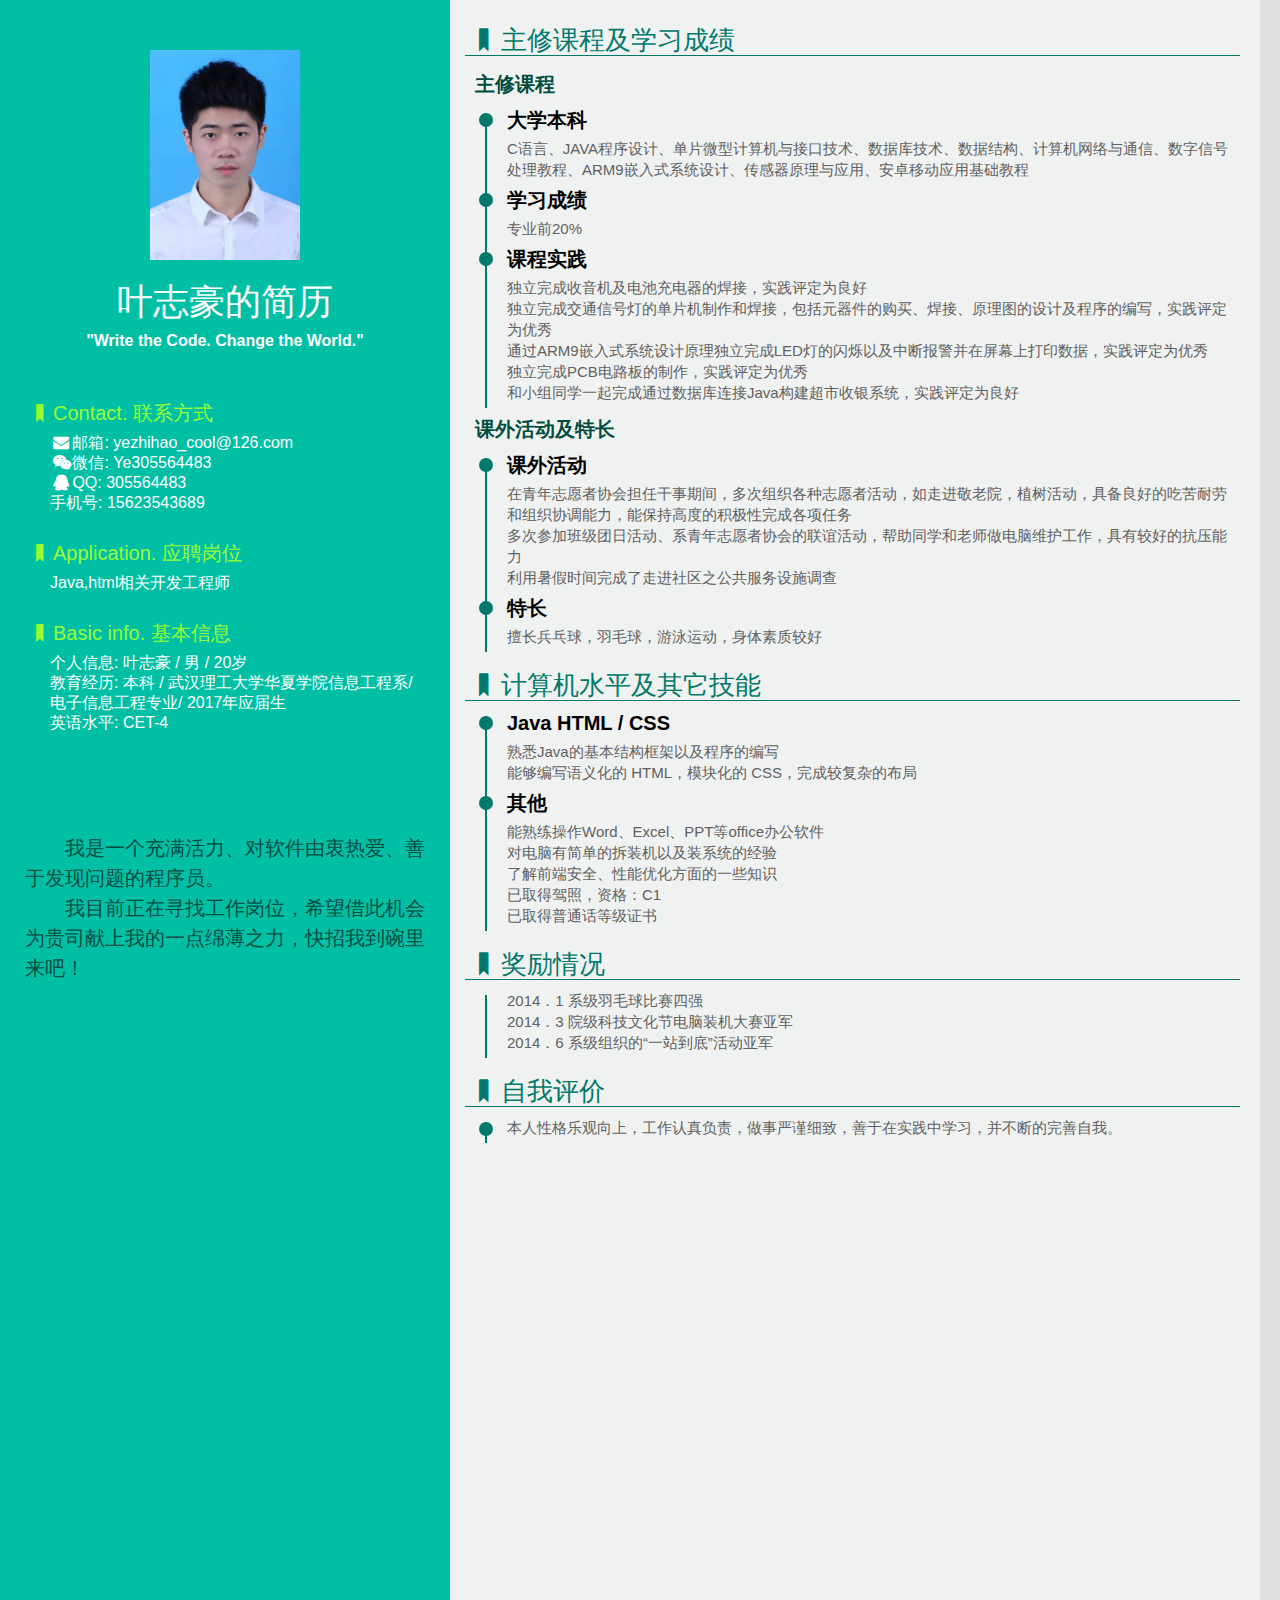
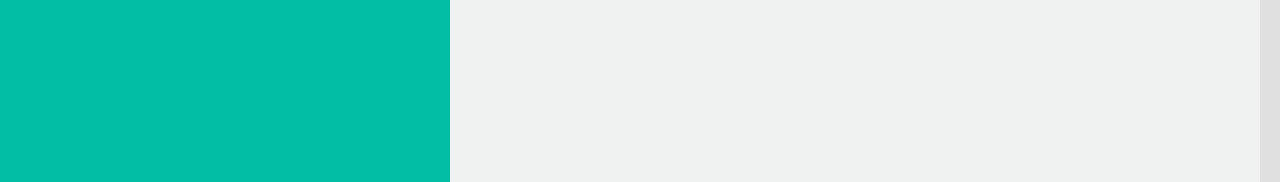
==== ye.html @ 7fab2ee9 "add test" ====
<!DOCTYPE html>
<html>
<head>
    <meta charset="UTF-8">
    <title>叶志豪的简历</title>
    <meta name="description" content="我是一个充满活力、对软件程序由衷热爱、善于发现问题的程序员。我目前正在寻找工作岗位，希望借此机会为贵司献上我的一点绵薄之力，快招我到碗里来吧！">
    <link rel="stylesheet" href="dist/css/print.min.css">
    <link rel="stylesheet" href="dist/css/fontello.min.css">
</head>
<body>
<div class="container">
    <div class="sidebar">
        <div class="title">
            <img src="img/ye.jpg">
            <h1>叶志豪的简历</h1>
            <h2>"Write the Code. Change the World."</h2>
        </div>
        <ul class="side-info">
            <li class="someRight">
                <dt><i class="icon-bookmark"></i>Contact. 联系方式</dt>
                <dd><i class="icon-mail-alt"></i>邮箱: <a href="mailto:i@html.love" target="_blank">yezhihao_cool@126.com</a></dd>
                <dd><i class="icon-wechat"></i>微信: Ye305564483</dd>
                <dd><i class="icon-qq"></i>QQ: 305564483</dd>
				<dd><i class="icon-phonenumber"></i>手机号: 15623543689</dd>
            </li>
            <li class="someRight">
                <dt><i class="icon-bookmark"></i>Application. 应聘岗位</dt>
                <dd>Java,html相关开发工程师</dd>
            </li>
            <li class="someRight">
                <dt><i class="icon-bookmark"></i>Basic info. 基本信息</dt>
                <dd><span>个人信息:</span> 叶志豪 / 男 / 20岁</dd>
                <dd><span>教育经历:</span> 本科 / 武汉理工大学华夏学院信息工程系/电子信息工程专业/ 2017年应届生</dd>
                <dd><span>英语水平:</span> CET-4</dd>
                
            </li>
            
        <div class="note">
            <p>我是一个充满活力、对软件由衷热爱、善于发现问题的程序员。</p>
            <p>我目前正在寻找工作岗位，希望借此机会为贵司献上我的一点绵薄之力，快招我到碗里来吧！</p>
            
        </div>
        
    </div>
    <div class="main">
        <ul class="main-info">
            <li>
                <dt><i class="icon-bookmark"></i>主修课程及学习成绩</dt>
                <h3>主修课程</h3>
                <ul class="exp">
                    <li>
                        <div class="circle"></div>
                        <h4>大学本科</h4>
                        <p>C语言、JAVA程序设计、单片微型计算机与接口技术、数据库技术、数据结构、计算机网络与通信、数字信号处理教程、ARM9嵌入式系统设计、传感器原理与应用、安卓移动应用基础教程</p>
                    </li>
					<li>	 
						 <div class="circle"></div>
						 <h4>学习成绩</h4>
						 <p>专业前20%</p>
					</li>
					<li>
						 <div class="circle"></div>
						 <h4>课程实践</h4>
						 <p>独立完成收音机及电池充电器的焊接，实践评定为良好</p>
						 <p>独立完成交通信号灯的单片机制作和焊接，包括元器件的购买、焊接、原理图的设计及程序的编写，实践评定为优秀</p>
						 <p>通过ARM9嵌入式系统设计原理独立完成LED灯的闪烁以及中断报警并在屏幕上打印数据，实践评定为优秀</p>
						 <p>独立完成PCB电路板的制作，实践评定为优秀</p>
						 <p>和小组同学一起完成通过数据库连接Java构建超市收银系统，实践评定为良好</p>
					</li>
                </ul>
                <h3>课外活动及特长</h3>
                <ul class="exp">
                    <li>
                        <div class="circle"></div>
						<h4>课外活动</h4>
                        <p>在青年志愿者协会担任干事期间，多次组织各种志愿者活动，如走进敬老院，植树活动，具备良好的吃苦耐劳和组织协调能力，能保持高度的积极性完成各项任务</p>
						<p>多次参加班级团日活动、系青年志愿者协会的联谊活动，帮助同学和老师做电脑维护工作，具有较好的抗压能力</p>
						<p>利用暑假时间完成了走进社区之公共服务设施调查</p>
					<li>	
						<div class="circle"></div>
						<h4>特长</h4>
						<p>擅长兵乓球，羽毛球，游泳运动，身体素质较好</p>
                    </li>
					</li>
				</ul>
                    
                <li>
                <dt><i class="icon-bookmark"></i>计算机水平及其它技能</dt>
                
                <ul class="exp">
                    <li>
                        <div class="circle"></div>
                        <h4>Java  HTML / CSS</h4>
						<p>熟悉Java的基本结构框架以及程序的编写
                        <p>能够编写语义化的 HTML，模块化的 CSS，完成较复杂的布局</p>
                        
                    </li>
                    
                    <li>
                        <div class="circle"></div>
                        <h4>其他</h4>
                        <p>能熟练操作Word、Excel、PPT等office办公软件</p>
						<p>对电脑有简单的拆装机以及装系统的经验</p>
                        <p>了解前端安全、性能优化方面的一些知识</p>
						<p>已取得驾照，资格：C1</p>
						<p>已取得普通话等级证书</p>
                    </li>
					
                </ul>
                <li>
				<dt><i class="icon-bookmark"></i>奖励情况</dt>
                <ul class="exp">
				<li>
				       
				       <p>2014．1    系级羽毛球比赛四强</h4>
				       <p>2014．3    院级科技文化节电脑装机大赛亚军</p>
				       <p>2014．6    系级组织的“一站到底”活动亚军</p>
				</li>
				</ul>
				<li>
				<dt><i class="icon-bookmark"></i>自我评价</dt>
				<ul class="exp">
				<li>
				<div class="circle"></div>
				<p>本人性格乐观向上，工作认真负责，做事严谨细致，善于在实践中学习，并不断的完善自我。</p>
                 </li>
				 </ul>
    </div>
</div>
</body>
</html>
---- dist/css/print.min.css ----
@charset "UTF-8";.sidebar,.sidebar a,aside a{color:#fff}.qr,.title{text-align:center}*{margin:0;padding:0}body{background:#e0e0e0;font-family:'Helvetica Neue',Helvetica,'Lucida Grande',Arial,'Hiragino Sans GB',微软雅黑,'WenQuanYi Micro Hei',STHeiti,SimSun,sans-serif}.sidebar,aside li{background:#00bfa5}li,ul{list-style:none}a{text-decoration:none}aside{position:fixed;right:0;top:30%}aside li{margin-bottom:10px;padding:10px;-webkit-border-radius:10px 0 0 10px;border-radius:10px 0 0 10px}.container{width:1260px;height:1782px;position:relative}.sidebar{position:absolute;top:0;bottom:0;width:450px;padding:25px;line-height:1.5;-webkit-box-sizing:border-box;-moz-box-sizing:border-box;box-sizing:border-box}.skill,.skill-name{position:relative}.title{margin:25px 0 20px}.title img{display:block;margin:0 auto 15px;width:150px}h1{font-size:36px;font-weight:400}h2{font-size:16px}.side-info li{padding-top:20px}.side-info dt{font-size:20px;color:#9f3;line-height:40px}.side-info dd{font-size:16px;line-height:20px}.someRight dd{margin-left:25px}.skill-name{width:100px;font-size:14px;display:inline-block;left:25px;top:-3px}.note,.qr{font-size:20px;color:#004d40}.skill-bar-wrap{height:17px;width:150px;background:#00796b;display:inline-block;-webkit-border-radius:20px;border-radius:20px}.skill-bar{height:17px;background:#fff;-webkit-border-radius:20px 0 0 20px;border-radius:20px 0 0 20px}.note{text-indent:2em;margin-top:100px}.qr{position:absolute;bottom:40px;width:400px}.main,h4{position:relative}.qr-in{margin:0 auto}.qr-in img{width:200px}.qr-in a{color:#004d40}.main{left:450px;width:810px;height:1782px;padding:15px 20px 0;background:#f0f2f1;-webkit-box-sizing:border-box;-moz-box-sizing:border-box;box-sizing:border-box}.main a{color:#4db6ac}.main-info>li{padding-top:10px}.main-info dt{font-size:26px;color:#00796b;line-height:30px;border-bottom:1px solid #00796b;margin:0 0 15px -5px}.main-info dd{font-size:17px;line-height:27px;color:#616161}h4,h5{color:#000}.main-info span{color:#000;font-size:18px}h3,h4{font-size:20px}h3{color:#004d40;margin:0 0 15px 5px}h4{line-height:30px;bottom:3px}h4 a,h5 a{font-size:14px}h5{clear:both;font-size:18px;line-height:25px}.circle{height:14px;width:14px;-webkit-border-radius:100%;border-radius:100%;background:#00796b;float:left;position:absolute;left:-28px;top:5px}.exp{border-left:2px solid #00796b;margin-left:15px}.exp p{font-size:15px;color:#616161;line-height:21px}.exp>li{position:relative;top:-5px;margin:0 0 8px 20px}.exp img{width:150px}.exp ul>li{margin:0 0 12px}.efe .task4img img{height:73px;width:inherit}
---- dist/css/fontello.min.css ----
@charset "UTF-8";@font-face{font-family:fontello;src:url(../../font/fontello.eot?32003456);src:url(../../font/fontello.eot?32003456#iefix) format("embedded-opentype"),url(../../font/fontello.woff?32003456) format("woff"),url(../../font/fontello.ttf?32003456) format("truetype"),url(../../font/fontello.svg?32003456#fontello) format("svg");font-weight:400;font-style:normal}[class*=" icon-"]:before,[class^=icon-]:before{font-family:fontello;font-style:normal;font-weight:400;speak:none;display:inline-block;text-decoration:inherit;width:1em;margin-right:.2em;text-align:center;font-variant:normal;text-transform:none;line-height:1em;margin-left:.2em;-webkit-font-smoothing:antialiased;-moz-osx-font-smoothing:grayscale}.icon-wechat:before{content:'\e800'}.icon-qq:before{content:'\e801'}.icon-bookmark:before{content:'\e802'}.icon-heart:before{content:'\e803'}.icon-mail-alt:before{content:'\e804'}.icon-link:before{content:'\e805'}.icon-phone-1:before{content:'\e806'}
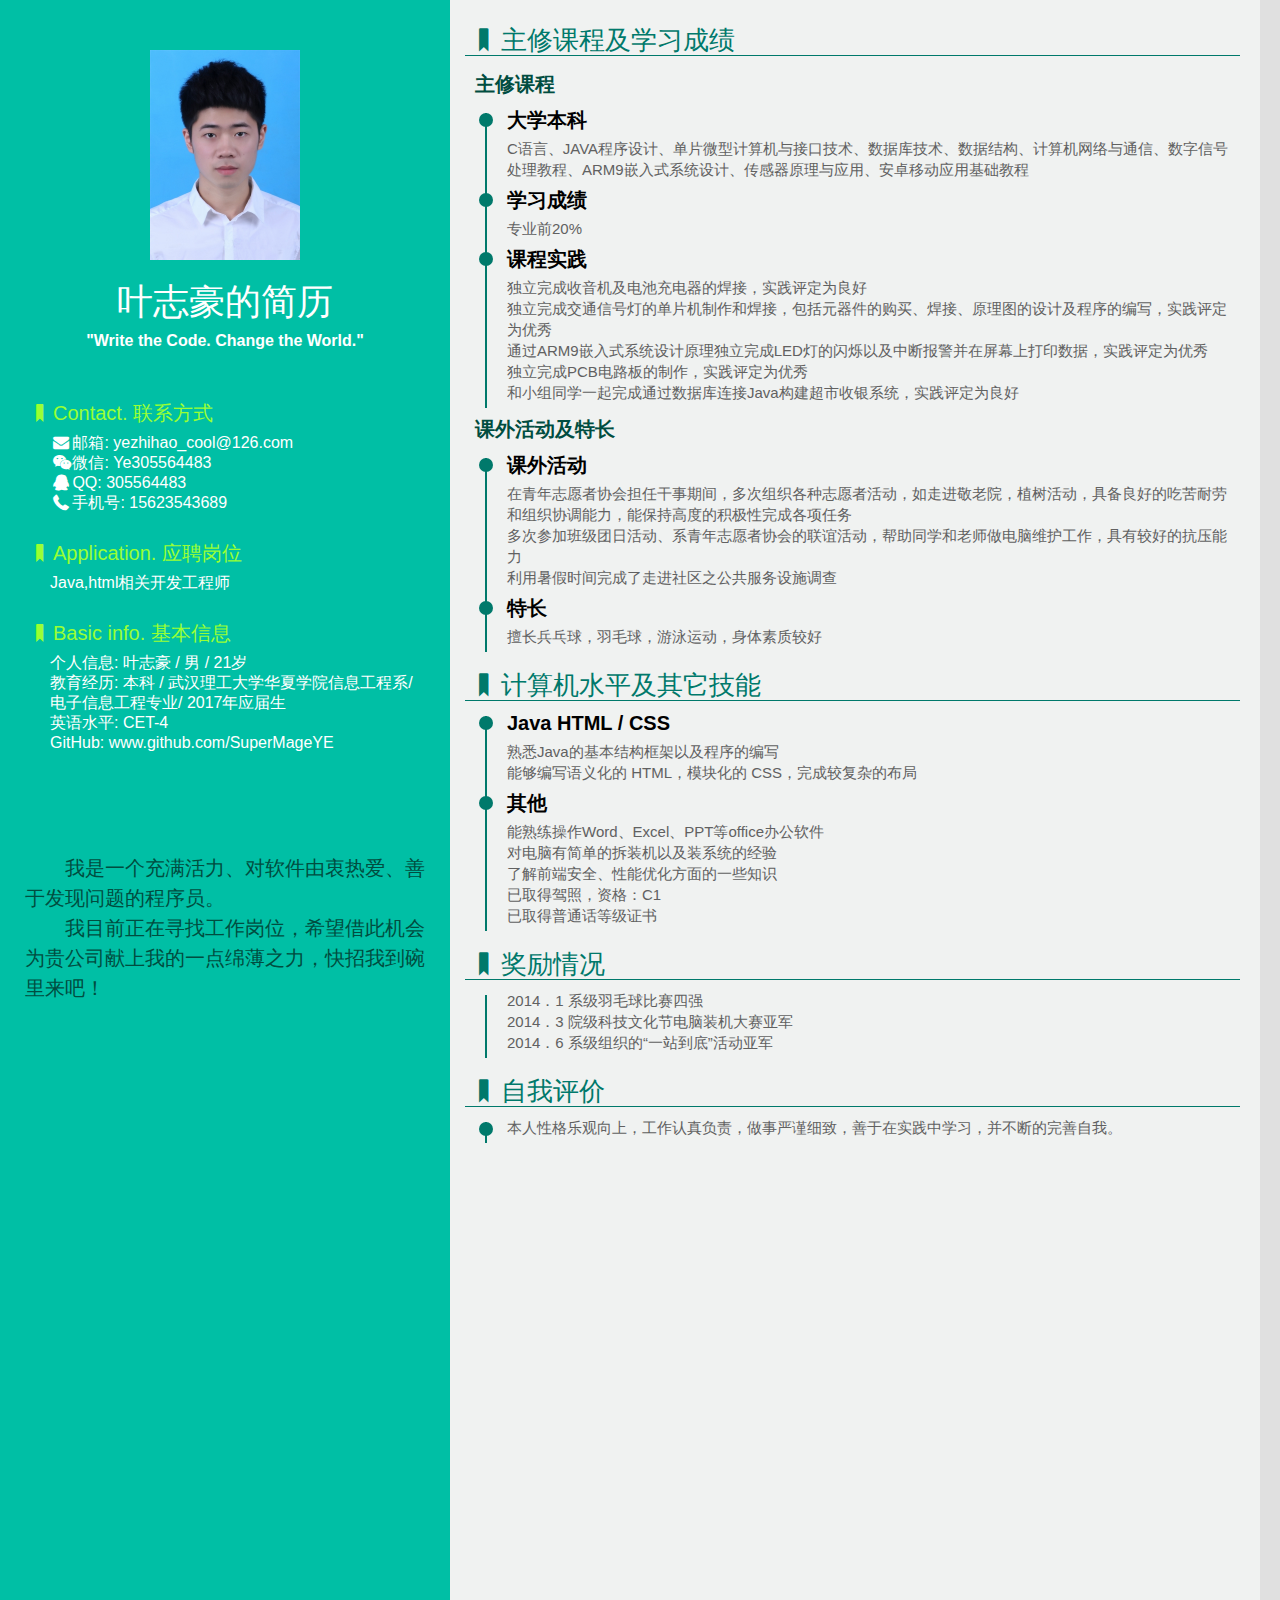
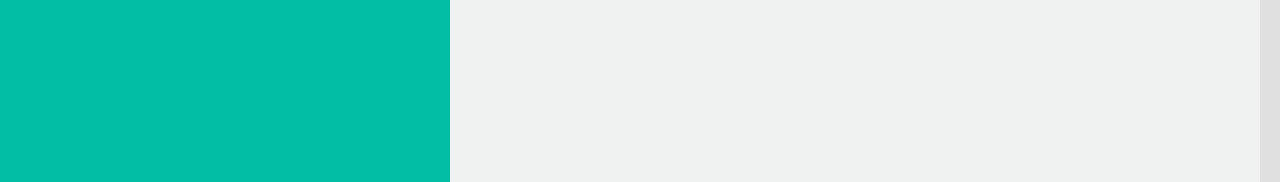
==== commit aef50d7c: "Update ye.html" ====
--- a/ye.html
+++ b/ye.html
@@ -3,7 +3,9 @@
 <head>
     <meta charset="UTF-8">
     <title>叶志豪的简历</title>
-    <meta name="description" content="我是一个充满活力、对软件程序由衷热爱、善于发现问题的程序员。我目前正在寻找工作岗位，希望借此机会为贵司献上我的一点绵薄之力，快招我到碗里来吧！">
+    <meta name="description" content="我是一个充满活力、对软件程序由衷热爱、善于发现问题的程序员。我目前正在寻找工作岗位，希望借此机会为贵公司献上我的一点绵薄之力，快招我到碗里来吧！">
+	<meta name="keywords" content="叶志豪,软件,工作,简历">
+	<link rel="shortcut icon" href="favicon.ico">
     <link rel="stylesheet" href="dist/css/print.min.css">
     <link rel="stylesheet" href="dist/css/fontello.min.css">
 </head>
@@ -18,10 +20,10 @@
         <ul class="side-info">
             <li class="someRight">
                 <dt><i class="icon-bookmark"></i>Contact. 联系方式</dt>
-                <dd><i class="icon-mail-alt"></i>邮箱: <a href="mailto:i@html.love" target="_blank">yezhihao_cool@126.com</a></dd>
+                <dd><i class="icon-mail-alt"></i>邮箱: <a href="mailto:yezhihao_c00l@126.com" target="_blank">yezhihao_cool@126.com</a></dd>
                 <dd><i class="icon-wechat"></i>微信: Ye305564483</dd>
                 <dd><i class="icon-qq"></i>QQ: 305564483</dd>
-				<dd><i class="icon-phonenumber"></i>手机号: 15623543689</dd>
+		<dd><i class="icon-phone-1"></i>手机号: 15623543689</dd>
             </li>
             <li class="someRight">
                 <dt><i class="icon-bookmark"></i>Application. 应聘岗位</dt>
@@ -29,15 +31,16 @@
             </li>
             <li class="someRight">
                 <dt><i class="icon-bookmark"></i>Basic info. 基本信息</dt>
-                <dd><span>个人信息:</span> 叶志豪 / 男 / 20岁</dd>
+                <dd><span>个人信息:</span> 叶志豪 / 男 / 21岁</dd>
                 <dd><span>教育经历:</span> 本科 / 武汉理工大学华夏学院信息工程系/电子信息工程专业/ 2017年应届生</dd>
                 <dd><span>英语水平:</span> CET-4</dd>
+				<dd><span>GitHub:</span> <a href="https://www.github.com/SuperMageYE" target="_blank">www.github.com/SuperMageYE</a></dd>
                 
             </li>
             
         <div class="note">
             <p>我是一个充满活力、对软件由衷热爱、善于发现问题的程序员。</p>
-            <p>我目前正在寻找工作岗位，希望借此机会为贵司献上我的一点绵薄之力，快招我到碗里来吧！</p>
+            <p>我目前正在寻找工作岗位，希望借此机会为贵公司献上我的一点绵薄之力，快招我到碗里来吧！</p>
             
         </div>
         
@@ -128,4 +131,4 @@
     </div>
 </div>
 </body>
-</html>+</html>
